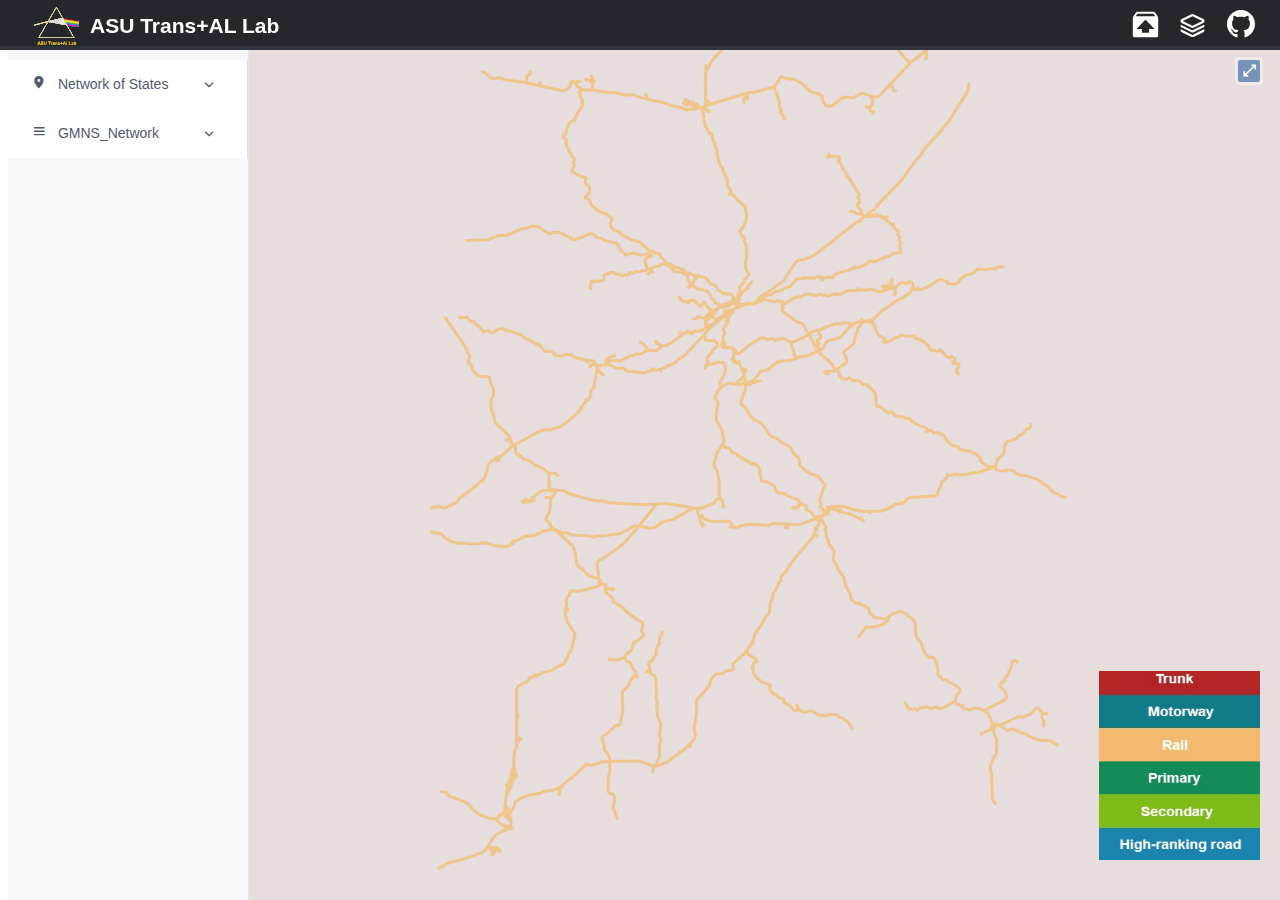
==== web/index.html @ fcfcbc1a "web files" ====
<!DOCTYPE html><html><head><meta charset=utf-8><meta name=viewport content="width=device-width,initial-scale=1"><title>osm_gmns</title><link href=./static/css/app.1139dd4b431c3b8a763b815b7249480c.css rel=stylesheet></head><body><div id=app></div><script type=text/javascript src=./static/js/manifest.3ad1d5771e9b13dbdad2.js></script><script type=text/javascript src=./static/js/vendor.940cb90dbfbdfc31bcd9.js></script><script type=text/javascript src=./static/js/app.cf80d9f5a54a334e6f90.js></script></body></html>
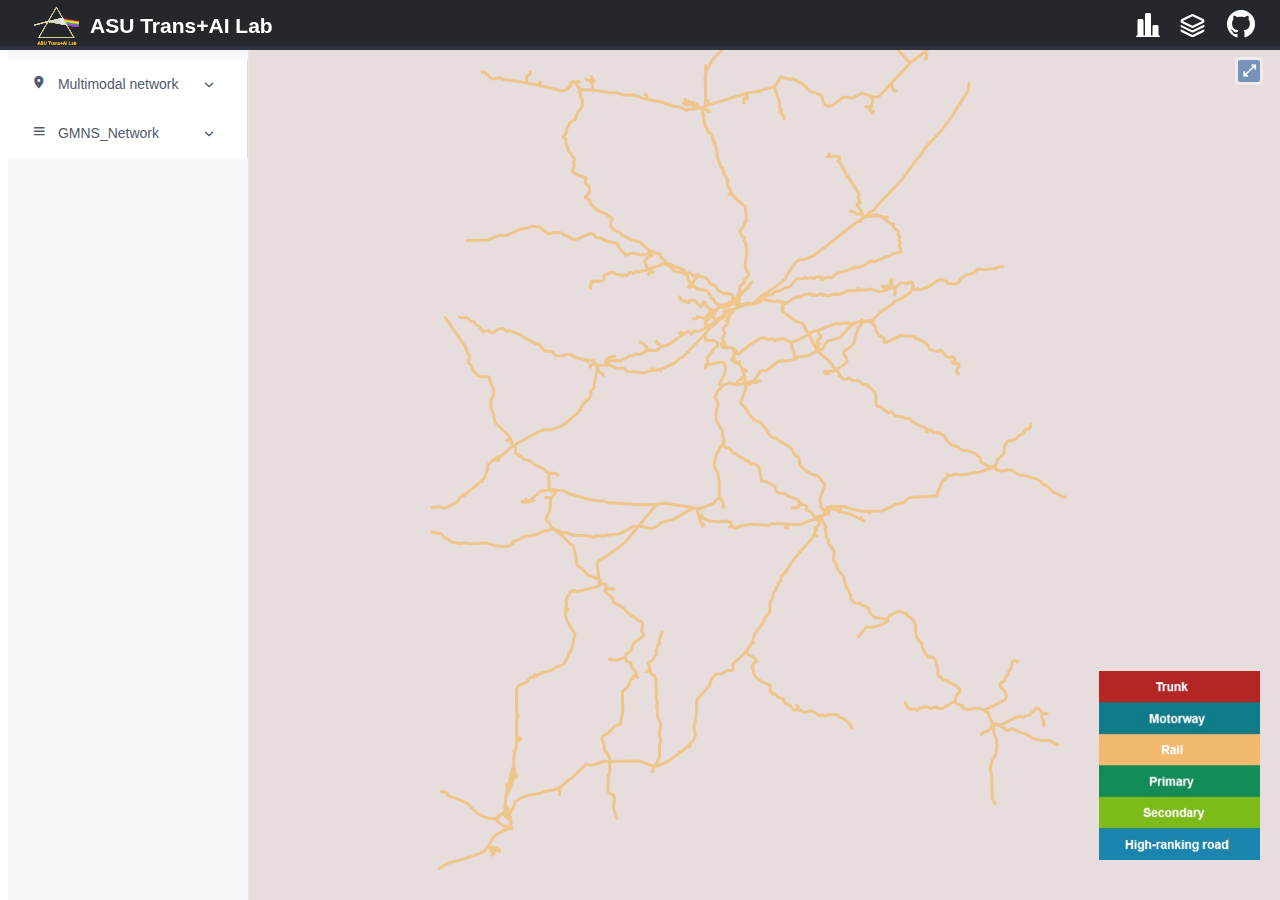
==== commit efabe2ca: "update display" ====
--- a/web/index.html
+++ b/web/index.html
@@ -1 +1 @@
-<!DOCTYPE html><html><head><meta charset=utf-8><meta name=viewport content="width=device-width,initial-scale=1"><title>osm_gmns</title><link href=./static/css/app.1139dd4b431c3b8a763b815b7249480c.css rel=stylesheet></head><body><div id=app></div><script type=text/javascript src=./static/js/manifest.3ad1d5771e9b13dbdad2.js></script><script type=text/javascript src=./static/js/vendor.940cb90dbfbdfc31bcd9.js></script><script type=text/javascript src=./static/js/app.cf80d9f5a54a334e6f90.js></script></body></html>+<!DOCTYPE html><html><head><meta charset=utf-8><meta name=viewport content="width=device-width,initial-scale=1"><title>osm_gmns</title><link href=./static/css/app.aad2801ce0fc58575a4b38613c630a7c.css rel=stylesheet></head><body><div id=app></div><script type=text/javascript src=./static/js/manifest.3ad1d5771e9b13dbdad2.js></script><script type=text/javascript src=./static/js/vendor.940cb90dbfbdfc31bcd9.js></script><script type=text/javascript src=./static/js/app.fe0249822863e5e1a675.js></script></body></html>